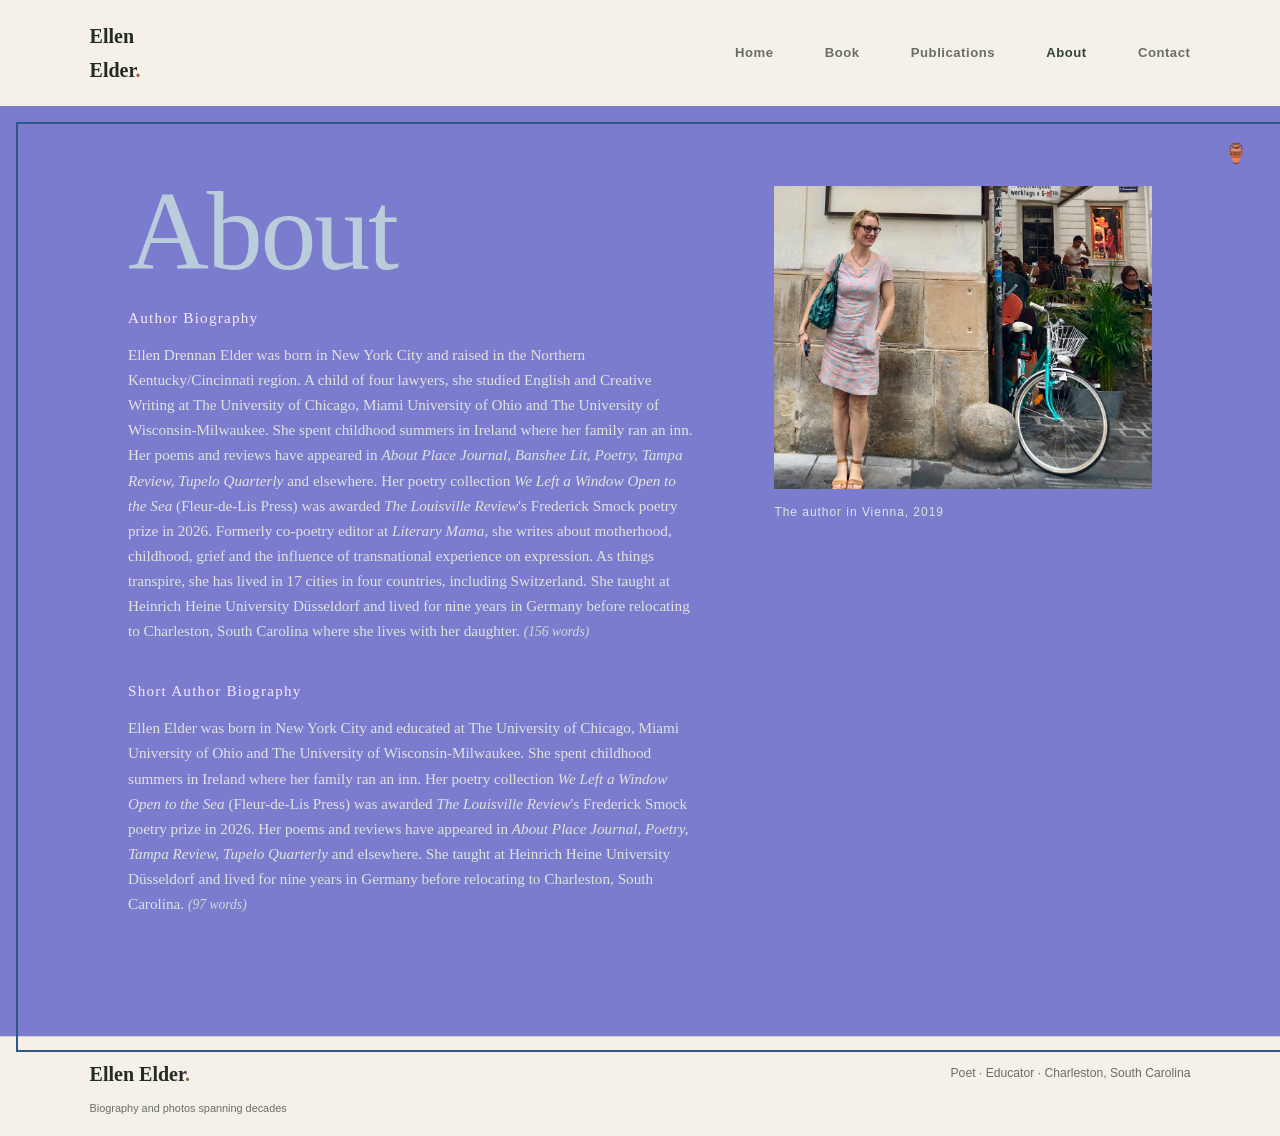
==== about.html @ ba937957 "Fix the about page" ====
<!doctype html>
<html lang="en">
  <head>
    <meta charset="utf-8">
    <meta name="viewport" content="width=device-width, initial-scale=1">
    <meta
      name="description"
      content="About Ellen Elder: poet, educator, and author of We Left a Window Open to the Sea."
    >
    <meta name="theme-color" content="#f5f1e8">
    <title>About — Ellen Elder</title>
    <link rel="stylesheet" href="styles.css">
  </head>
  <body>
    <a class="skip-link" href="#main">Skip to content</a>
    <header class="site-header">
      <a class="wordmark" href="index.html" aria-label="Ellen Elder, home">Ellen Elder<span>.</span></a>
      <nav aria-label="Main navigation" class="main-nav">
        <a href="index.html">Home</a>
        <a href="book.html">Book</a>
        <a href="poems.html">Publications</a>
        <a href="about.html" aria-current="page">About</a>
        <a href="contact.html">Contact</a>
      </nav>
    </header>

    <main id="main">
      <section class="page-hero about-page-hero" aria-labelledby="about-title">
        <div class="hero-urn" aria-hidden="true">🏺</div>
        <div class="about-page-copy">
          <h1 id="about-title">About</h1>
          
          <div class="bio-section">
            <h2 class="bio-heading">Author Biography</h2>
            <p class="bio-text">
              Ellen Drennan Elder was born in New York City and raised in the Northern Kentucky/Cincinnati region. A child of four lawyers, she studied English and Creative Writing at The University of Chicago, Miami University of Ohio and The University of Wisconsin-Milwaukee. She spent childhood summers in Ireland where her family ran an inn. Her poems and reviews have appeared in <em>About Place Journal, Banshee Lit, Poetry, Tampa Review, Tupelo Quarterly</em> and elsewhere. Her poetry collection <em>We Left a Window Open to the Sea</em> (Fleur-de-Lis Press) was awarded <em>The Louisville Review</em>'s Frederick Smock poetry prize in 2026. Formerly co-poetry editor at <em>Literary Mama</em>, she writes about motherhood, childhood, grief and the influence of transnational experience on expression. As things transpire, she has lived in 17 cities in four countries, including Switzerland. She taught at Heinrich Heine University Düsseldorf and lived for nine years in Germany before relocating to Charleston, South Carolina where she lives with her daughter. <span class="word-count">(156 words)</span>
            </p>
          </div>

          <div class="bio-section">
            <h2 class="bio-heading">Short Author Biography</h2>
            <p class="bio-text">
              Ellen Elder was born in New York City and educated at The University of Chicago, Miami University of Ohio and The University of Wisconsin-Milwaukee. She spent childhood summers in Ireland where her family ran an inn. Her poetry collection <em>We Left a Window Open to the Sea</em> (Fleur-de-Lis Press) was awarded <em>The Louisville Review</em>'s Frederick Smock poetry prize in 2026. Her poems and reviews have appeared in <em>About Place Journal, Poetry, Tampa Review, Tupelo Quarterly</em> and elsewhere. She taught at Heinrich Heine University Düsseldorf and lived for nine years in Germany before relocating to Charleston, South Carolina. <span class="word-count">(97 words)</span>
            </p>
          </div>
        </div>

        <figure class="about-page-photo">
          <img
            src="ellen-cafe-bike.jpg"
            alt="The author in Vienna, 2019"
          >
          <figcaption>The author in Vienna, 2019</figcaption>
        </figure>
      </section>
    </main>

    <footer class="site-footer">
      <a class="wordmark" href="index.html">Ellen Elder<span>.</span></a>
      <p>Poet · Educator · Charleston, South Carolina</p>
      <p class="credits">Biography and photos spanning decades</p>
    </footer>
  </body>
</html>
---- styles.css ----
:root {
  color-scheme: light;
  --paper: #f5f1e8;
  --paper-deep: #ebe4d7;
  --ink: #242b25;
  --muted: #686e63;
  --green: #314536;
  --line: #d8d1c3;
  --serif: "Garamond", "Iowan Old Style", "Palatino Linotype", "Book Antiqua", Georgia, serif;
  --sans: "Avenir Next", Avenir, "Segoe UI", sans-serif;
  --hero-bg: #7c7ccf;
  --hero-accent: #2d5986;
  --hero-text: #bbccdd;
  --hero-super: #f7e6ff;
}

* {
  box-sizing: border-box;
}

html {
  scroll-behavior: smooth;
}

body {
  margin: 0;
  background: var(--paper);
  color: var(--ink);
  font-family: var(--sans);
  font-size: 1rem;
  line-height: 1.7;
  -webkit-font-smoothing: antialiased;
}

a {
  color: inherit;
}

a:focus-visible {
  outline: 2px solid #a2573d;
  outline-offset: 5px;
}

.skip-link {
  position: absolute;
  top: -4rem;
  left: 1rem;
  z-index: 2;
  padding: 0.5rem 0.8rem;
  background: var(--paper);
}

.skip-link:focus {
  top: 1rem;
}

.site-header,
.site-footer {
  display: flex;
  align-items: center;
  justify-content: space-between;
  padding: 1.2rem 7vw;
}

.site-header {
  border-bottom: none;
  background: transparent;
}

.main-nav {
  display: flex;
  justify-content: flex-end;
  gap: clamp(1.25rem, 4vw, 3.5rem);
  width: 100%;
}

.wordmark {
  font-family: var(--serif);
  font-size: 1.25rem;
  font-weight: 700;
  text-decoration: none;
}

.wordmark span {
  color: #a2573d;
}

nav {
  display: flex;
  gap: clamp(1.25rem, 4vw, 3.5rem);
}

nav a,
.text-link {
  font-size: 0.82rem;
  font-weight: 600;
  letter-spacing: 0.04em;
  text-decoration: none;
}

nav a {
  color: var(--muted);
}

nav a[aria-current="page"] {
  color: var(--green);
}

nav a:hover,
.text-link:hover {
  color: #a2573d;
}

.hero {
  position: relative;
  display: grid;
  min-height: 38rem;
  grid-template-columns: 1.1fr 0.9fr;
  align-items: center;
  gap: 5vw;
  overflow: hidden;
  padding: 5rem 12vw 6rem;
  background: var(--hero-bg);
  color: var(--paper);
}

.hero-copy {
  position: relative;
  z-index: 1;
}

.eyebrow {
  margin: 0 0 1.15rem;
  color: #a2573d;
  font-size: 0.7rem;
  font-weight: 700;
  letter-spacing: 0.18em;
  line-height: 1.5;
  text-transform: uppercase;
}

.hero .eyebrow {
  color: var(--hero-super);
  display: flex;
  justify-content: center;
  align-items: center;
  gap: 0.6rem;
  margin: 0 0 1.15rem;
}

h1,
h2,
.work-title {
  font-family: var(--serif);
  font-weight: 400;
}

h1 {
  margin: 0;
  font-size: clamp(5rem, 10.5vw, 9.4rem);
  letter-spacing: -0.075em;
  line-height: 0.82;
}

.hero h1 {
  font-size: clamp(2.3rem, 7.5vw, 7.4rem);
  white-space: nowrap;
  color: var(--hero-text);
}

h1 em {
  color: #dbcab2;
  font-weight: 400;
}

.hero-intro {
  max-width: 27rem;
  margin: 2rem 0 1.65rem;
  color: #e0e3dc;
  font-family: var(--serif);
  font-size: clamp(1.15rem, 2vw, 1.45rem);
  line-height: 1.55;
}

.hero .text-link {
  color: #f3dfc7;
}

.portrait {
  position: relative;
  width: min(100%, 25rem);
  justify-self: end;
  margin: 0;
}

.portrait::before {
  position: absolute;
  inset: 1rem -1rem -1rem 1rem;
  border: 2px solid var(--hero-accent);
  content: "";
}

.portrait img {
  position: relative;
  display: block;
  width: 100%;
  aspect-ratio: 4 / 5;
  background: #d2c5b1;
  object-fit: cover;
  object-position: center 35%;
}

.portrait figcaption {
  position: relative;
  margin-top: 0.85rem;
  color: #e0e3dc;
  font-size: 0.7rem;
  letter-spacing: 0.08em;
}

.hero-note {
  position: absolute;
  right: 2rem;
  bottom: 2rem;
  color: rgb(245 241 232 / 38%);
  font-family: var(--serif);
  font-size: 0.8rem;
  font-style: italic;
  letter-spacing: 0.08em;
}

.hero-urn {
  position: absolute;
  top: 2rem;
  right: 2rem;
  font-size: 1.2rem;
  opacity: 0.9;
}

.section-wrap {
  width: min(100% - 3rem, 66rem);
  margin-inline: auto;
}

.about {
  display: grid;
  grid-template-columns: 0.8fr 1.2fr;
  gap: 10vw;
  padding-block: 8rem;
}

h2 {
  margin: 0;
  font-size: clamp(2.7rem, 5vw, 4.4rem);
  letter-spacing: -0.055em;
  line-height: 1.05;
}

.about-copy {
  max-width: 42rem;
}

.about-copy p {
  margin: 0 0 1.3rem;
  color: #50564e;
}

.about-copy .lead {
  margin-top: 0.25rem;
  color: var(--ink);
  font-family: var(--serif);
  font-size: 1.35rem;
  line-height: 1.55;
}

.bio-heading {
  margin: 1.8rem 0 0.45rem;
  color: var(--green);
  font-size: 0.72rem;
  font-weight: 700;
  letter-spacing: 0.1em;
  text-transform: uppercase;
}

.about-copy .text-link {
  display: inline-block;
  margin-top: 0.5rem;
  color: var(--green);
}

.work {
  padding-block: 6.5rem;
  background: var(--paper-deep);
}

.work-heading {
  display: flex;
  align-items: end;
  justify-content: space-between;
  gap: 2rem;
  padding-bottom: 2.5rem;
}

.work-heading > p {
  max-width: 16rem;
  margin: 0 0 0.55rem;
  color: var(--muted);
  font-family: var(--serif);
  font-size: 1.05rem;
}

.work-list {
  margin: 0 0 2rem;
  padding: 0;
  border-top: 1px solid #cfc6b7;
  list-style: none;
}

.work-list li {
  border-bottom: 1px solid #cfc6b7;
}

.work-list a {
  display: grid;
  grid-template-columns: 9rem 1fr 2rem;
  align-items: center;
  gap: 1rem;
  min-height: 6rem;
  padding-block: 1rem;
  text-decoration: none;
}

.work-type {
  color: var(--muted);
  font-size: 0.72rem;
  font-weight: 700;
  letter-spacing: 0.1em;
  text-transform: uppercase;
}

.work-title {
  font-size: clamp(1.25rem, 2.3vw, 1.8rem);
  line-height: 1.35;
}

.work-arrow {
  color: #a2573d;
  font-size: 1.1rem;
  text-align: right;
  transition: transform 160ms ease;
}

.work-list a:hover .work-arrow {
  transform: translate(3px, -3px);
}

.work > .section-wrap > .text-link {
  color: var(--green);
}

.elsewhere {
  padding-block: 7rem 7.5rem;
}

.source-links {
  display: grid;
  grid-template-columns: 1fr 1fr;
  gap: 1.5rem;
  margin-top: 2.3rem;
}

.source-links a {
  display: flex;
  align-items: center;
  justify-content: space-between;
  padding: 1.2rem 0;
  border-bottom: 1px solid var(--line);
  font-family: var(--serif);
  font-size: 1.3rem;
  text-decoration: none;
}

.source-links a span:last-child {
  color: #a2573d;
  font-family: var(--sans);
  font-size: 1rem;
}

.home-links {
  display: grid;
  grid-template-columns: repeat(3, 1fr);
  gap: 1.5rem;
  padding-block: 2rem 5rem;
}

.home-links a {
  position: relative;
  display: flex;
  min-height: 10rem;
  flex-direction: column;
  justify-content: center;
  padding: 1.5rem;
  border: 1px solid var(--line);
  text-decoration: none;
}

.home-links .eyebrow {
  margin-bottom: 0.5rem;
}

.home-link-title {
  max-width: 12rem;
  font-family: var(--serif);
  font-size: 1.5rem;
  line-height: 1.2;
}

.home-link-arrow {
  position: absolute;
  right: 1.5rem;
  bottom: 1.5rem;
  color: #a2573d;
}

.page-hero {
  padding: 7rem max(7vw, calc((100vw - 66rem) / 2)) 6rem;
  background: var(--green);
  color: var(--paper);
}

.page-hero.book-hero {
  background: var(--hero-bg);
  color: var(--paper);
  display: grid;
  grid-template-columns: 1.2fr 0.8fr;
  align-items: flex-start;
  gap: 5rem;
  position: relative;
  padding: 5rem 10vw;
}

.book-hero h1 {
  color: var(--hero-text);
  font-size: clamp(2.5rem, 7vw, 4rem);
  margin-bottom: 1.5rem;
}

.book-hero .eyebrow {
  color: var(--hero-super);
  display: inline-block;
  margin-bottom: 0.8rem;
  text-transform: none;
  letter-spacing: 0.05em;
  font-size: 0.75rem;
}

.book-hero-copy {
  position: relative;
  z-index: 1;
}

.book-award {
  color: #e0e3dc;
  font-family: var(--serif);
  font-size: 1.1rem;
  line-height: 1.6;
  margin-bottom: 2rem;
}

.book-award a {
  color: #f3dfc7;
}

.book-blurbs-intro {
  color: var(--hero-super);
  font-size: 1rem;
  margin-bottom: 1.5rem;
  margin-top: 2rem;
}

.book-blurbs-list {
  display: flex;
  flex-direction: column;
  gap: 1.8rem;
}

.blurb {
  color: #e0e3dc;
  font-family: var(--serif);
  font-size: 0.95rem;
  line-height: 1.6;
}

.blurb p {
  margin: 0;
}

.blurb strong {
  color: var(--hero-super);
  display: block;
  margin-bottom: 0.4rem;
  font-weight: 600;
}

.book-images {
  display: flex;
  flex-direction: column;
  gap: 2.5rem;
  position: relative;
}

.book-cover {
  position: relative;
  margin: 0;
  width: min(100%, 31.25rem);
}

.book-cover::before {
  position: absolute;
  inset: 1rem -1rem -1rem 1rem;
  border: 2px solid var(--hero-accent);
  content: "";
  z-index: 0;
}

.book-cover img {
  position: relative;
  display: block;
  width: 100%;
  aspect-ratio: 4 / 5;
  object-fit: cover;
  object-position: center;
  z-index: 1;
  background: #d2c5b1;
}

.book-cover figcaption {
  position: relative;
  margin-top: 0.9rem;
  color: #e0e3dc;
  font-size: 0.75rem;
  letter-spacing: 0.08em;
  line-height: 1.5;
}

.sophies-sketch {
  position: relative;
  margin: 0;
  width: min(100%, 28rem);
  margin-left: auto;
}

.sophies-sketch::before {
  position: absolute;
  inset: 0.6rem -0.6rem -0.6rem 0.6rem;
  border: 2px solid var(--hero-accent);
  content: "";
  z-index: 0;
}

.sophies-sketch img {
  position: relative;
  display: block;
  width: 100%;
  aspect-ratio: 1;
  object-fit: cover;
  object-position: center;
  z-index: 1;
  background: #d2c5b1;
}

.sophies-sketch figcaption {
  position: relative;
  margin-top: 0.75rem;
  color: #e0e3dc;
  font-size: 0.7rem;
  letter-spacing: 0.08em;
  line-height: 1.4;
}

.page-hero.pubs-hero {
  background: var(--hero-bg);
  color: var(--paper);
  display: grid;
  grid-template-columns: 1.2fr 0.8fr;
  align-items: flex-start;
  gap: 5rem;
  position: relative;
  padding: 5rem 10vw;
}

.pubs-hero h1 {
  color: var(--hero-text);
  font-size: clamp(2.5rem, 7vw, 4rem);
  margin-bottom: 1.5rem;
}

.pubs-hero .eyebrow {
  color: var(--hero-super);
  display: inline-block;
  margin-bottom: 0.8rem;
  text-transform: none;
  letter-spacing: 0.05em;
  font-size: 0.75rem;
}

.pubs-hero-copy {
  position: relative;
  z-index: 1;
}

.pubs-list {
  display: flex;
  flex-direction: column;
  gap: 1.6rem;
  margin-top: 1rem;
}

.pub-item {
  display: flex;
  flex-wrap: wrap;
  gap: 0.4rem;
  color: #e0e3dc;
  font-family: var(--serif);
  font-size: 0.95rem;
  line-height: 1.5;
}

.pub-title {
  flex-basis: 100%;
  color: #e0e3dc;
  font-style: italic;
}

.pub-venue {
  flex-basis: 100%;
  color: #d4d8d0;
}

.pub-venue a {
  color: #f3dfc7;
  text-decoration: none;
}

.pub-venue a:hover {
  text-decoration: underline;
}

.pub-type {
  color: var(--hero-super);
  font-size: 0.85rem;
  font-style: normal;
}

.pubs-images {
  display: flex;
  flex-direction: column;
  gap: 2.5rem;
  position: relative;
}

.sophies-photo {
  position: relative;
  margin: 0;
  width: min(100%, 28rem);
  margin-left: auto;
}

.sophies-photo::before {
  position: absolute;
  inset: 1rem -1rem -1rem 1rem;
  border: 2px solid var(--hero-accent);
  content: "";
  z-index: 0;
}

.sophies-photo img {
  position: relative;
  display: block;
  width: 100%;
  aspect-ratio: 4 / 5;
  object-fit: cover;
  object-position: center;
  z-index: 1;
  background: #d2c5b1;
}

.sophies-photo figcaption {
  position: relative;
  margin-top: 0.9rem;
  color: #e0e3dc;
  font-size: 0.75rem;
  letter-spacing: 0.08em;
  line-height: 1.5;
}

.ellens-photo {
  position: relative;
  margin: 0;
  width: min(100%, 24rem);
}

.ellens-photo::before {
  position: absolute;
  inset: 1rem -1rem -1rem 1rem;
  border: 2px solid var(--hero-accent);
  content: "";
  z-index: 0;
}

.ellens-photo img {
  position: relative;
  display: block;
  width: 100%;
  aspect-ratio: 4 / 5;
  object-fit: cover;
  object-position: center;
  z-index: 1;
  background: #d2c5b1;
}

.ellens-photo figcaption {
  position: relative;
  margin-top: 0.9rem;
  color: #e0e3dc;
  font-size: 0.75rem;
  letter-spacing: 0.08em;
  line-height: 1.5;
}

.page-hero.about-hero {
  background: var(--hero-bg);
  color: var(--paper);
  display: grid;
  grid-template-columns: 1.2fr 0.8fr;
  align-items: flex-start;
  gap: 5rem;
  position: relative;
  padding: 5rem 10vw;
}

.about-page-hero {
  background: var(--hero-bg);
  color: var(--paper);
  display: grid;
  grid-template-columns: 1.2fr 0.8fr;
  align-items: flex-start;
  gap: 5rem;
  position: relative;
  padding: 5rem 10vw;
}

.about-page-hero h1 {
  color: var(--hero-text);
  font-size: 25px;
  margin: 0 0 2rem;
  font-weight: 400;
  letter-spacing: -0.02em;
}

.about-page-copy {
  position: relative;
  z-index: 1;
}

.about-page-photo {
  margin: 0;
  width: min(100%, 28rem);
  margin-left: auto;
}

.about-page-photo::before {
  position: absolute;
  inset: 1rem -1rem -1rem 1rem;
  border: 2px solid var(--hero-accent);
  content: "";
  z-index: 0;
}

.about-page-photo img {
  position: relative;
  display: block;
  width: 100%;
  aspect-ratio: auto;
  object-fit: contain;
  object-position: center;
  z-index: 1;
  background: #d2c5b1;
}

.about-page-photo figcaption {
  position: relative;
  margin-top: 0.9rem;
  color: #e0e3dc;
  font-size: 0.75rem;
  letter-spacing: 0.08em;
  line-height: 1.5;
}

.about-hero h1 {
  color: var(--hero-text);
  font-size: clamp(2.5rem, 7vw, 4rem);
  margin-bottom: 1.5rem;
}

.about-hero .eyebrow {
  color: var(--hero-super);
  display: inline-block;
  margin-bottom: 0.8rem;
  text-transform: none;
  letter-spacing: 0.05em;
  font-size: 0.75rem;
}

.about-hero-copy {
  position: relative;
  z-index: 1;
}

.bio-section {
  margin-bottom: 2.5rem;
}

.bio-heading {
  color: var(--hero-super);
  font-family: var(--serif);
  font-size: 0.95rem;
  font-weight: 400;
  letter-spacing: 0.08em;
  margin-bottom: 1rem;
  text-transform: none;
}

.bio-text {
  color: #e0e3dc;
  font-family: var(--serif);
  font-size: 0.95rem;
  line-height: 1.65;
  margin: 0;
}

.word-count {
  color: #d4d8d0;
  font-size: 0.85rem;
  font-style: italic;
}

.vienna-photo {
  position: relative;
  margin: 0;
  width: min(100%, 28rem);
  margin-left: auto;
}

.vienna-photo::before {
  position: absolute;
  inset: 1rem -1rem -1rem 1rem;
  border: 2px solid var(--hero-accent);
  content: "";
  z-index: 0;
}

.vienna-photo img {
  position: relative;
  display: block;
  width: 100%;
  aspect-ratio: auto;
  object-fit: contain;
  object-position: center;
  z-index: 1;
  background: #d2c5b1;
}

.vienna-photo figcaption {
  position: relative;
  margin-top: 0.9rem;
  color: #e0e3dc;
  font-size: 0.75rem;
  letter-spacing: 0.08em;
  line-height: 1.5;
}

.family-photos {
  padding-block: 5rem;
  background: var(--paper);
}

.photos-grid {
  display: grid;
  grid-template-columns: repeat(2, 1fr);
  gap: 3rem 2rem;
  margin-top: 2rem;
}

.family-photo {
  margin: 0;
  opacity: 0.75;
}

.family-photo img {
  display: block;
  width: 100%;
  aspect-ratio: 4 / 5;
  object-fit: cover;
  object-position: center;
  background: #e8e3d8;
}

.family-photo:nth-child(odd) {
  transform: translateY(0);
}

.family-photo:nth-child(even) {
  transform: translateY(2rem);
}

.family-photo figcaption {
  margin-top: 0.75rem;
  color: #686e63;
  font-family: var(--serif);
  font-size: 0.75rem;
  line-height: 1.4;
  text-align: center;
  letter-spacing: 0.05em;
}

.page-hero .eyebrow {
  color: #d7b99b;
}

.page-hero h1 {
  font-size: clamp(4rem, 9vw, 7rem);
}

.page-hero h1 span {
  color: #dbcab2;
}

.page-intro {
  max-width: 38rem;
  margin: 1.5rem 0 0;
  color: #e0e3dc;
  font-family: var(--serif);
  font-size: clamp(1.2rem, 2vw, 1.5rem);
}

.contact-hero {
  position: relative;
  padding: 5rem 10vw;
  background: var(--hero-bg);
  color: var(--paper);
  display: grid;
  grid-template-columns: 1.2fr 0.8fr;
  align-items: flex-start;
  gap: 5rem;
  overflow: hidden;
}

.hero-urn-contact {
  position: absolute;
  top: 2rem;
  right: 2rem;
  font-size: 1.2rem;
  opacity: 0.9;
}

.contact-hero-layout {
  display: contents;
}

.contact-left {
  position: relative;
  z-index: 1;
}

.contact-left h1 {
  font-family: var(--serif);
  font-size: 25px;
  font-weight: 400;
  margin: 0;
  color: var(--hero-text);
  letter-spacing: -0.02em;
}

.contact-photo {
  margin: 0;
  position: relative;
  width: min(100%, 28rem);
  margin-left: auto;
}

.contact-photo::before {
  position: absolute;
  inset: 1rem -1rem -1rem 1rem;
  border: 2px solid var(--hero-accent);
  content: "";
  z-index: 0;
}

.contact-photo img {
  position: relative;
  display: block;
  width: 100%;
  aspect-ratio: 4 / 5;
  object-fit: cover;
  object-position: center;
  z-index: 1;
  background: #d2c5b1;
}

.contact-photo figcaption {
  position: relative;
  margin-top: 0.9rem;
  color: #e0e3dc;
  font-size: 0.75rem;
  letter-spacing: 0.08em;
  line-height: 1.5;
}

.contact-content {
  padding-block: 5rem 7rem;
  background: var(--hero-bg);
  color: var(--paper);
}

.contact-block {
  max-width: 50rem;
  margin: 0 auto;
}

.contact-form {
  margin-bottom: 4rem;
  padding-bottom: 3rem;
  border-bottom: 1px solid rgba(221, 203, 177, 0.3);
}

.form-group {
  display: flex;
  flex-direction: column;
  margin-bottom: 1.5rem;
}

.form-group label {
  font-weight: 600;
  margin-bottom: 0.5rem;
  font-size: 0.95rem;
  color: var(--paper);
}

.form-group input,
.form-group textarea {
  padding: 0.75rem 1rem;
  border: 1px solid rgba(221, 203, 177, 0.4);
  border-radius: 4px;
  font-family: inherit;
  font-size: 1rem;
  color: var(--ink);
  background: var(--paper);
}

.form-group textarea {
  resize: vertical;
  min-height: 150px;
  font-family: var(--sans);
}

.submit-btn {
  display: inline-block;
  padding: 0.9rem 2rem;
  background: var(--green);
  color: var(--paper);
  border: none;
  border-radius: 4px;
  font-weight: 600;
  font-size: 0.95rem;
  cursor: pointer;
  letter-spacing: 0.04em;
  transition: background 160ms ease;
}

.submit-btn:hover {
  background: #2d4a2f;
}

.contact-links {
  display: flex;
  flex-direction: column;
  align-items: center;
  gap: 1.5rem;
  text-align: center;
}

.contact-links p {
  margin: 0;
  font-family: var(--serif);
  font-size: 1.15rem;
  line-height: 1.6;
}

.contact-links a {
  color: var(--paper);
  font-weight: 600;
  text-decoration: none;
}

.contact-links a:hover {
  color: #dbcab2;
  text-decoration: underline;
}

.social-links {
  display: flex;
  justify-content: center;
  gap: 2rem;
  margin-top: 2rem;
  padding-top: 1.5rem;
  border-top: 1px solid rgba(221, 203, 177, 0.3);
}

.social-links a {
  font-size: 0.95rem;
  font-weight: 600;
  letter-spacing: 0.04em;
  color: var(--paper);
  text-decoration: none;
}

.social-links a:hover {
  color: #dbcab2;
  text-decoration: underline;
}

@media (max-width: 760px) {
  .contact-hero {
    grid-template-columns: 1fr 0.72fr;
    gap: 1.5rem;
    padding: 5rem 8vw;
  }

  .contact-photo {
    width: 100%;
  }

  .contact-left h1 {
    font-size: 20px;
  }

  .social-links {
    flex-wrap: wrap;
  }
}

@media (max-width: 520px) {
  .contact-hero {
    grid-template-columns: 1fr;
    gap: 2.7rem;
    padding: 4rem 1.5rem 4.8rem;
  }

  .contact-left h1 {
    font-size: 18px;
  }

  .contact-links p {
    font-size: 1rem;
  }

  .social-links {
    gap: 1rem;
    font-size: 0.85rem;
  }

  .contact-content {
    padding-block: 3rem 5rem;
  }
}


.book-details,
.blurbs {
  padding-block: 6rem;
}

.book-details h2 {
  max-width: 48rem;
}

.publisher {
  margin: 1rem 0 1.75rem;
  color: var(--muted);
  font-family: var(--serif);
  font-size: 1.2rem;
}

.book-details .text-link {
  color: var(--green);
}

.blurbs {
  border-top: 1px solid var(--line);
}

.blurbs > p:last-child {
  max-width: 40rem;
  color: var(--muted);
}

.poems-list {
  padding-block: 5rem 7rem;
}

.contact-layout {
  display: grid;
  grid-template-columns: minmax(14rem, 0.7fr) 1.3fr;
  align-items: center;
  gap: 5rem;
  padding-block: 5rem 7rem;
}

.contact-portrait {
  width: min(100%, 20rem);
  justify-self: center;
}

.contact-links {
  display: grid;
  align-content: center;
  gap: 0;
}

.contact-links a {
  display: flex;
  align-items: center;
  justify-content: space-between;
  gap: 1rem;
  padding: 1.5rem 0;
  border-bottom: 1px solid var(--line);
  text-decoration: none;
}

.contact-links a:first-child {
  border-top: 1px solid var(--line);
}

.contact-links .work-title {
  display: block;
  margin-top: 0.3rem;
}

@media (max-width: 760px) {
  .contact-layout {
    grid-template-columns: 1fr;
    gap: 3rem;
  }
}

@media (max-width: 520px) {
  .contact-layout {
    padding-block: 4rem 5rem;
  }
}

.visually-hidden {
  position: absolute;
  width: 1px;
  height: 1px;
  overflow: hidden;
  clip: rect(0, 0, 0, 0);
  white-space: nowrap;
  clip-path: inset(50%);
}

.site-footer {
  flex-wrap: wrap;
  gap: 0.5rem 2rem;
  border-top: 1px solid var(--line);
}

.site-footer p {
  margin: 0;
  color: var(--muted);
  font-size: 0.76rem;
}

.site-footer .credits {
  flex-basis: 100%;
  font-size: 0.68rem;
}

@media (max-width: 760px) {
  .site-header,
  .site-footer {
    padding-inline: 1.5rem;
  }

  .hero {
    min-height: 0;
    grid-template-columns: 1fr 0.72fr;
    gap: 1.5rem;
    padding: 5rem 8vw;
  }

  .portrait {
    width: 100%;
  }

  .about {
    grid-template-columns: 1fr;
    gap: 2rem;
    padding-block: 5.5rem;
  }

  .work {
    padding-block: 5rem;
  }

  .elsewhere {
    padding-block: 5rem;
  }

  .page-hero {
    padding: 5rem 8vw;
  }

  .home-links {
    grid-template-columns: 1fr;
    gap: 0.75rem;
    padding-block: 1rem 4rem;
  }

  .home-links a {
    min-height: 8rem;
  }
}

@media (max-width: 520px) {
  body {
    font-size: 0.94rem;
  }

  .site-header {
    padding-block: 1rem;
  }

  .wordmark {
    font-size: 1.1rem;
  }

  nav {
    flex-wrap: wrap;
    justify-content: flex-end;
    gap: 0.25rem 0.75rem;
    max-width: 15rem;
  }

  nav a {
    font-size: 0.72rem;
  }

  .hero {
    grid-template-columns: 1fr;
    gap: 2.7rem;
    padding: 4rem 1.5rem 4.8rem;
  }

  h1 {
    font-size: clamp(5rem, 22vw, 7rem);
  }

  .hero h1 {
    font-size: clamp(2.7rem, 12vw, 4rem);
  }

  .hero-intro {
    max-width: 23rem;
  }

  .portrait {
    width: min(75%, 20rem);
    justify-self: center;
  }

  .hero-note {
    right: 1rem;
    bottom: 1rem;
  }

  .section-wrap {
    width: calc(100% - 3rem);
  }

  .work-heading {
    display: block;
  }

  .work-heading > p {
    margin-top: 1rem;
  }

  .work-list a {
    grid-template-columns: 1fr 1.5rem;
    gap: 0.15rem 1rem;
  }

  .work-type {
    grid-column: 1;
  }

  .work-title {
    grid-column: 1;
  }

  .work-arrow {
    grid-column: 2;
    grid-row: 1 / span 2;
  }

  .source-links {
    grid-template-columns: 1fr;
    gap: 0;
  }

  .site-footer {
    align-items: flex-start;
    flex-direction: column;
    padding-block: 1.4rem;
  }
}

@media (prefers-reduced-motion: reduce) {
  *,
  *::before,
  *::after {
    scroll-behavior: auto !important;
    transition-duration: 0.01ms !important;
  }
}
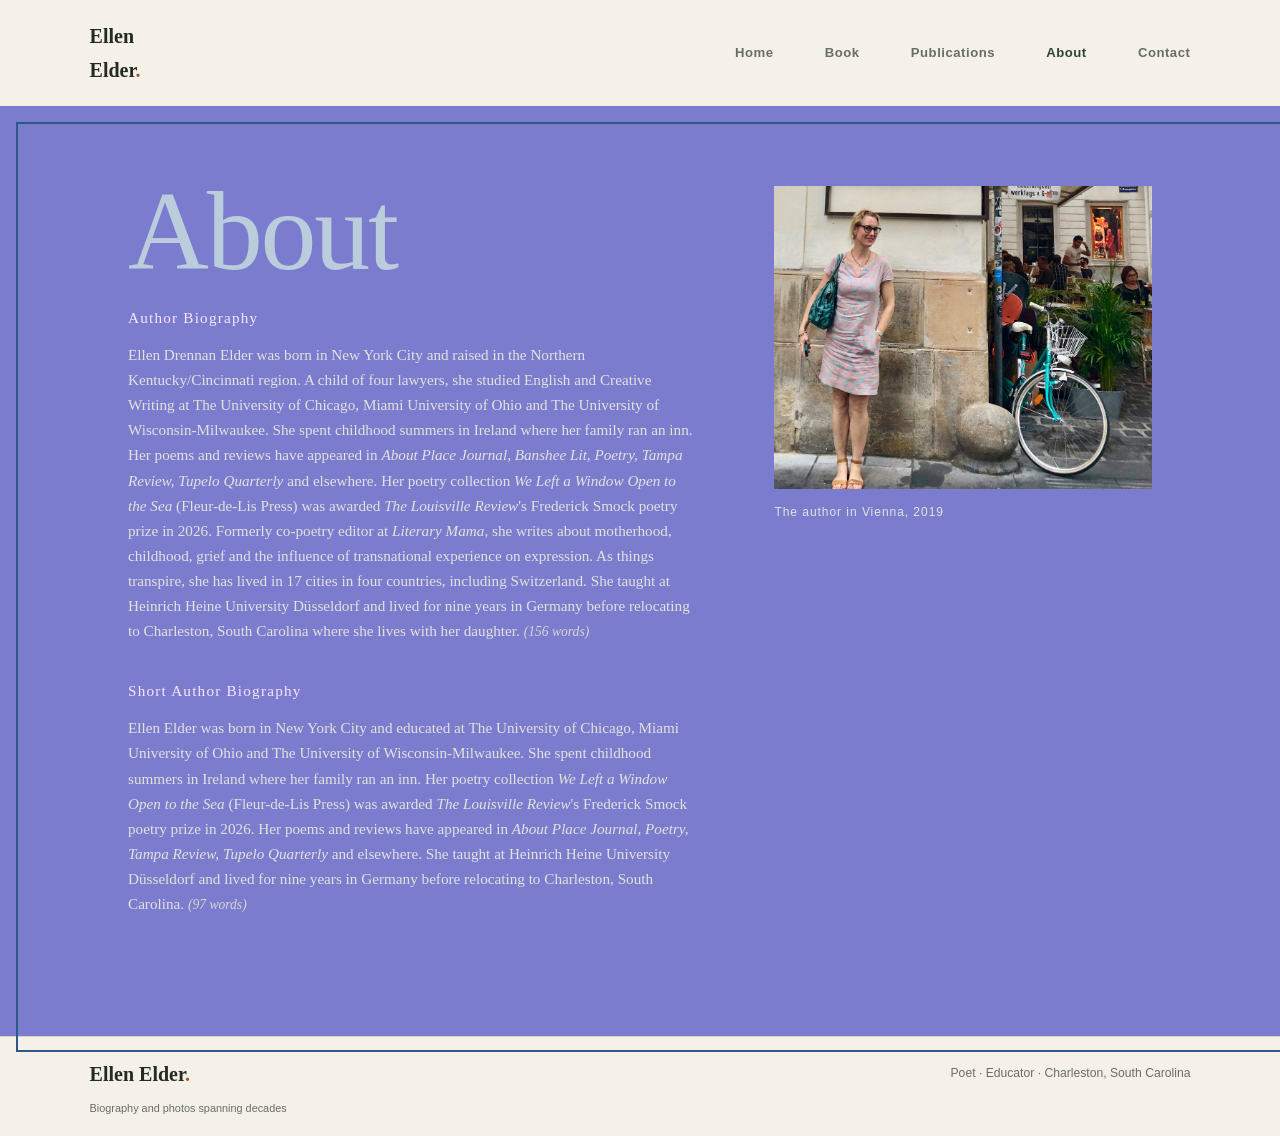
==== commit d62b3342: "More adjustments" ====
--- a/about.html
+++ b/about.html
@@ -26,7 +26,6 @@
 
     <main id="main">
       <section class="page-hero about-page-hero" aria-labelledby="about-title">
-        <div class="hero-urn" aria-hidden="true">🏺</div>
         <div class="about-page-copy">
           <h1 id="about-title">About</h1>
           
--- a/styles.css
+++ b/styles.css
@@ -1021,11 +1021,15 @@
   padding-block: 5rem 7rem;
   background: var(--hero-bg);
   color: var(--paper);
+  width: 100%;
 }
 
 .contact-block {
   max-width: 50rem;
   margin: 0 auto;
+  width: min(100% - 3rem, 66rem);
+  margin-left: auto;
+  margin-right: auto;
 }
 
 .contact-form {
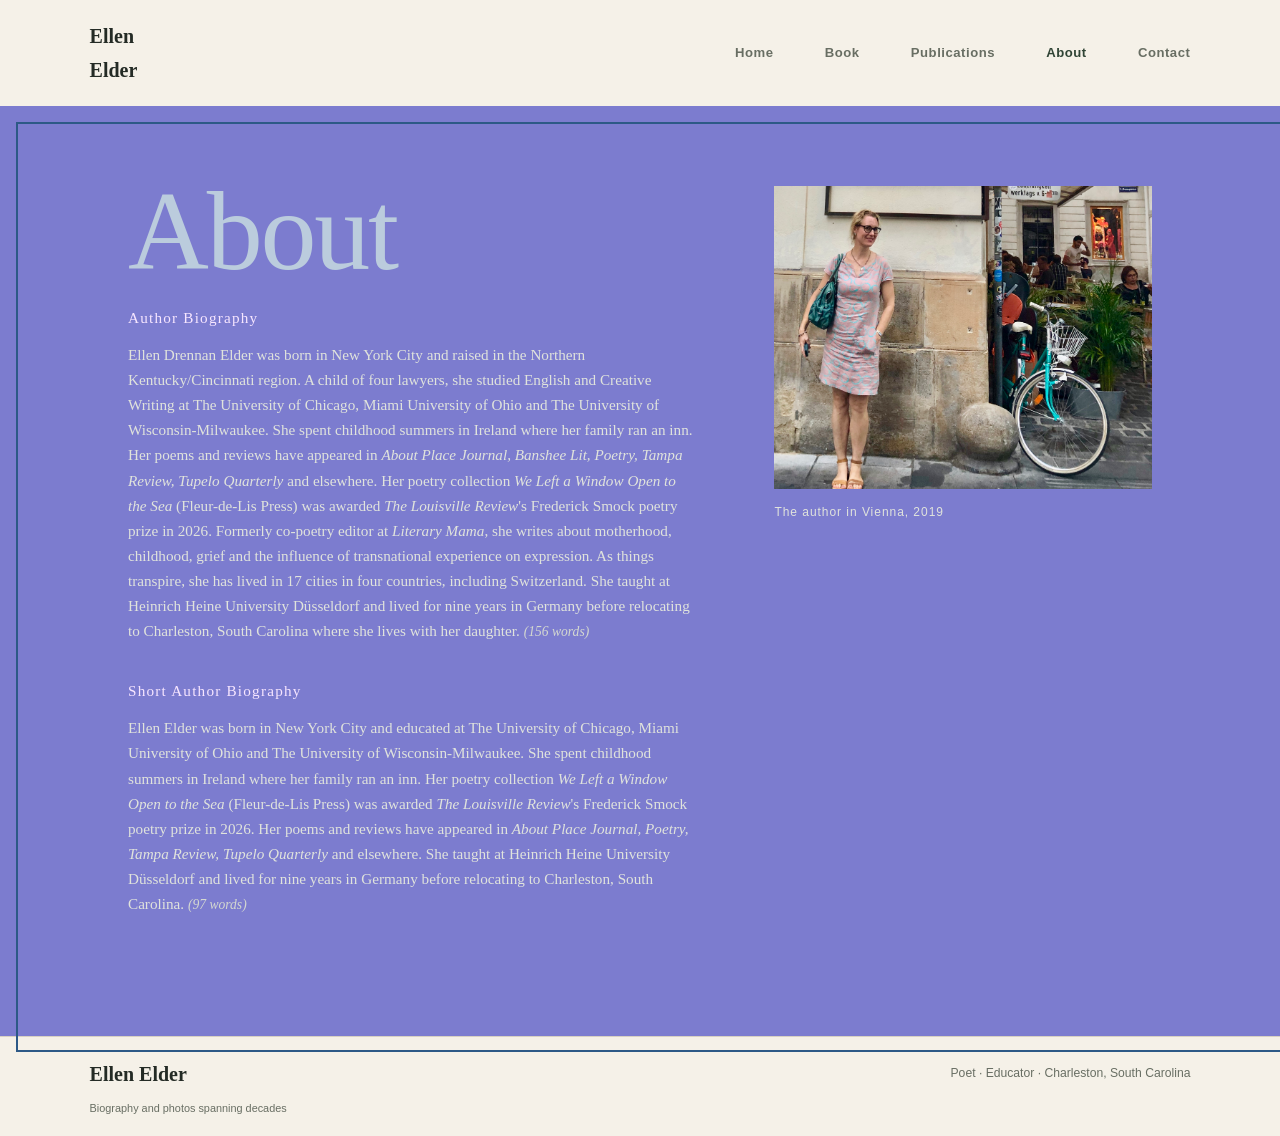
==== commit 6df40fac: "Remove periods" ====
--- a/about.html
+++ b/about.html
@@ -14,7 +14,7 @@
   <body>
     <a class="skip-link" href="#main">Skip to content</a>
     <header class="site-header">
-      <a class="wordmark" href="index.html" aria-label="Ellen Elder, home">Ellen Elder<span>.</span></a>
+      <a class="wordmark" href="index.html" aria-label="Ellen Elder, home">Ellen Elder<span></span></a>
       <nav aria-label="Main navigation" class="main-nav">
         <a href="index.html">Home</a>
         <a href="book.html">Book</a>
@@ -55,7 +55,7 @@
     </main>
 
     <footer class="site-footer">
-      <a class="wordmark" href="index.html">Ellen Elder<span>.</span></a>
+      <a class="wordmark" href="index.html">Ellen Elder<span></span></a>
       <p>Poet · Educator · Charleston, South Carolina</p>
       <p class="credits">Biography and photos spanning decades</p>
     </footer>
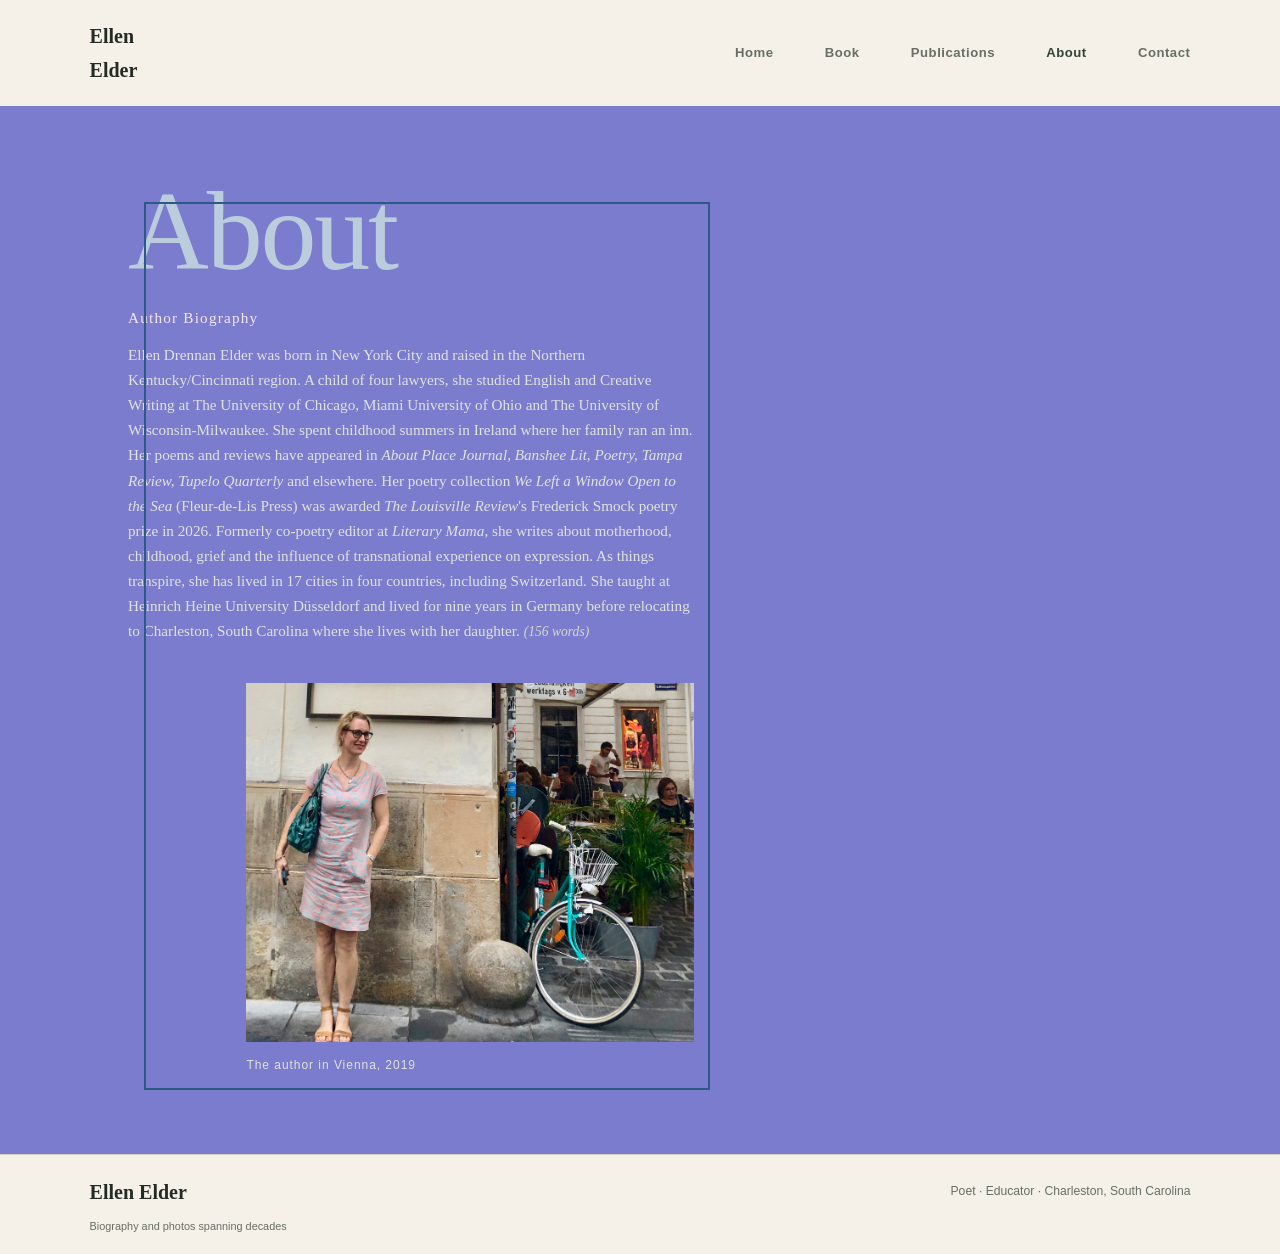
==== commit 039d70e0: "Remove short author biography from about.html Removed the short author biography section from the ab" ====
--- a/about.html
+++ b/about.html
@@ -36,14 +36,6 @@
             </p>
           </div>
 
-          <div class="bio-section">
-            <h2 class="bio-heading">Short Author Biography</h2>
-            <p class="bio-text">
-              Ellen Elder was born in New York City and educated at The University of Chicago, Miami University of Ohio and The University of Wisconsin-Milwaukee. She spent childhood summers in Ireland where her family ran an inn. Her poetry collection <em>We Left a Window Open to the Sea</em> (Fleur-de-Lis Press) was awarded <em>The Louisville Review</em>'s Frederick Smock poetry prize in 2026. Her poems and reviews have appeared in <em>About Place Journal, Poetry, Tampa Review, Tupelo Quarterly</em> and elsewhere. She taught at Heinrich Heine University Düsseldorf and lived for nine years in Germany before relocating to Charleston, South Carolina. <span class="word-count">(97 words)</span>
-            </p>
-          </div>
-        </div>
-
         <figure class="about-page-photo">
           <img
             src="ellen-cafe-bike.jpg"
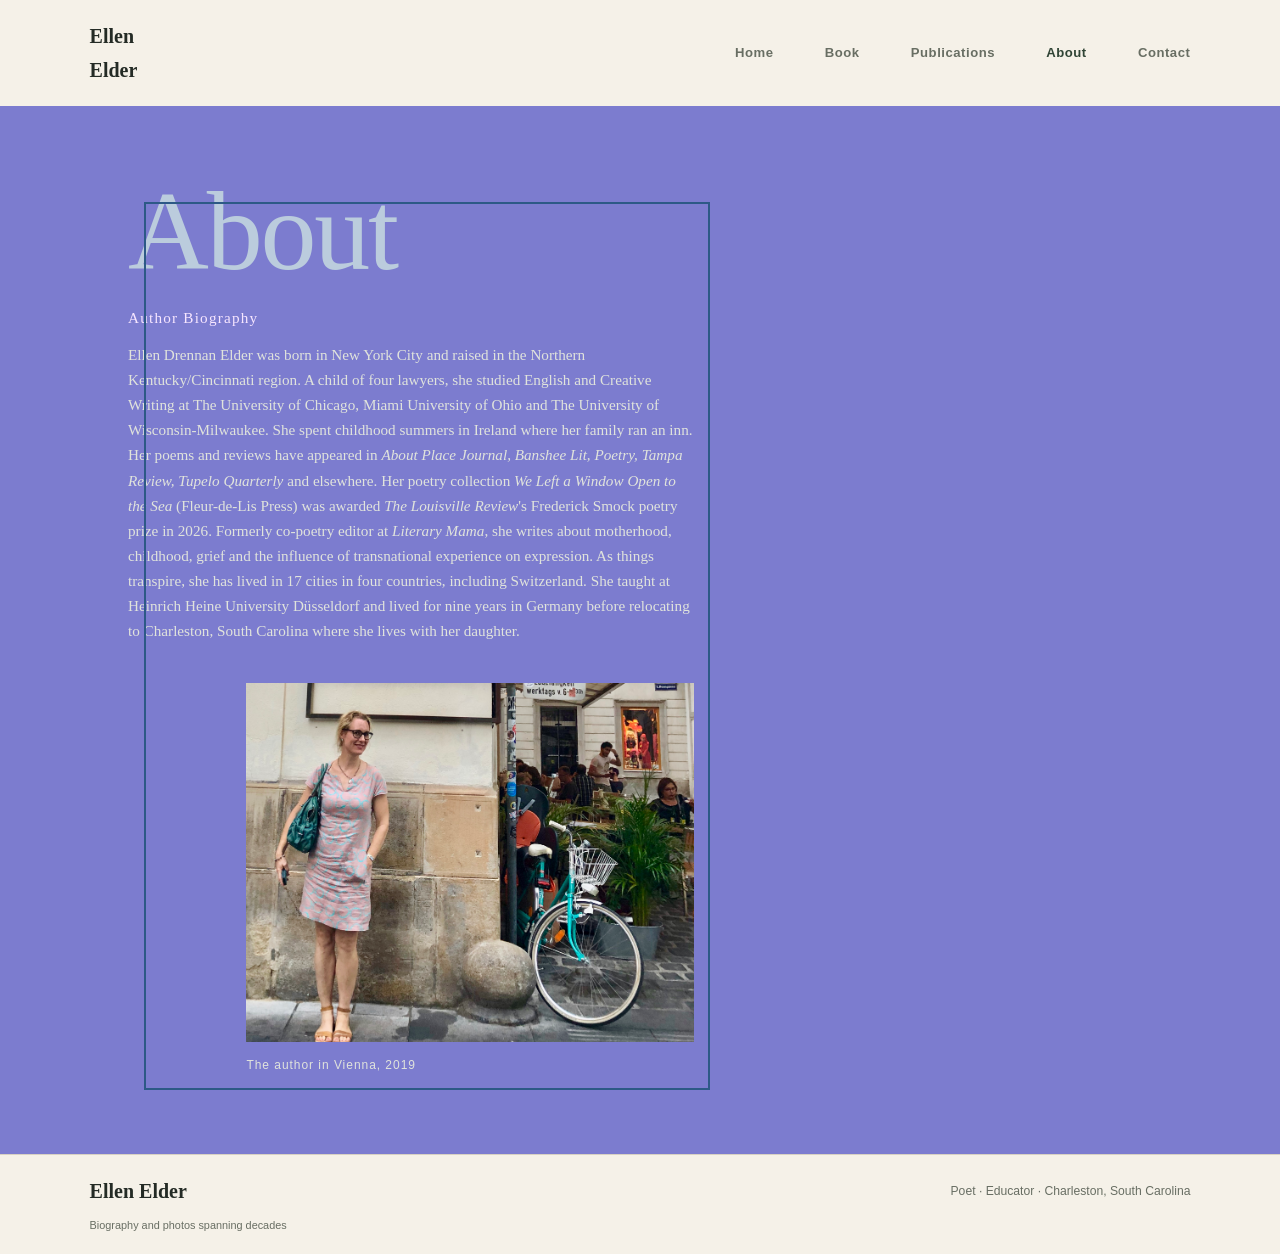
==== commit 454fd886: "Update author biography in about.html Removed the word count from the author biography." ====
--- a/about.html
+++ b/about.html
@@ -32,7 +32,7 @@
           <div class="bio-section">
             <h2 class="bio-heading">Author Biography</h2>
             <p class="bio-text">
-              Ellen Drennan Elder was born in New York City and raised in the Northern Kentucky/Cincinnati region. A child of four lawyers, she studied English and Creative Writing at The University of Chicago, Miami University of Ohio and The University of Wisconsin-Milwaukee. She spent childhood summers in Ireland where her family ran an inn. Her poems and reviews have appeared in <em>About Place Journal, Banshee Lit, Poetry, Tampa Review, Tupelo Quarterly</em> and elsewhere. Her poetry collection <em>We Left a Window Open to the Sea</em> (Fleur-de-Lis Press) was awarded <em>The Louisville Review</em>'s Frederick Smock poetry prize in 2026. Formerly co-poetry editor at <em>Literary Mama</em>, she writes about motherhood, childhood, grief and the influence of transnational experience on expression. As things transpire, she has lived in 17 cities in four countries, including Switzerland. She taught at Heinrich Heine University Düsseldorf and lived for nine years in Germany before relocating to Charleston, South Carolina where she lives with her daughter. <span class="word-count">(156 words)</span>
+              Ellen Drennan Elder was born in New York City and raised in the Northern Kentucky/Cincinnati region. A child of four lawyers, she studied English and Creative Writing at The University of Chicago, Miami University of Ohio and The University of Wisconsin-Milwaukee. She spent childhood summers in Ireland where her family ran an inn. Her poems and reviews have appeared in <em>About Place Journal, Banshee Lit, Poetry, Tampa Review, Tupelo Quarterly</em> and elsewhere. Her poetry collection <em>We Left a Window Open to the Sea</em> (Fleur-de-Lis Press) was awarded <em>The Louisville Review</em>'s Frederick Smock poetry prize in 2026. Formerly co-poetry editor at <em>Literary Mama</em>, she writes about motherhood, childhood, grief and the influence of transnational experience on expression. As things transpire, she has lived in 17 cities in four countries, including Switzerland. She taught at Heinrich Heine University Düsseldorf and lived for nine years in Germany before relocating to Charleston, South Carolina where she lives with her daughter.
             </p>
           </div>
 
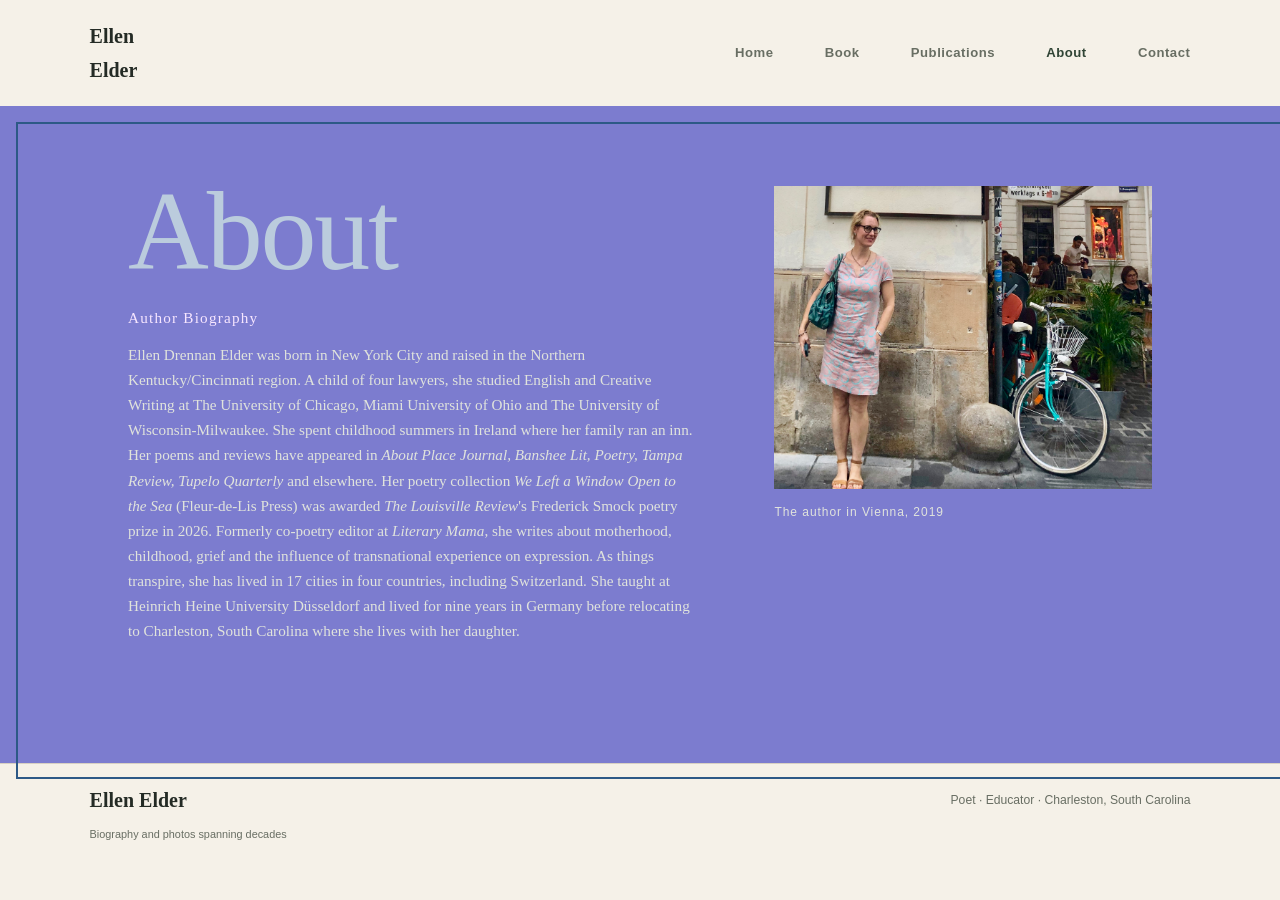
==== commit b3279d5e: "Fix HTML structure in author biography section Added closing span tag to author biography paragraph." ====
--- a/about.html
+++ b/about.html
@@ -32,9 +32,10 @@
           <div class="bio-section">
             <h2 class="bio-heading">Author Biography</h2>
             <p class="bio-text">
-              Ellen Drennan Elder was born in New York City and raised in the Northern Kentucky/Cincinnati region. A child of four lawyers, she studied English and Creative Writing at The University of Chicago, Miami University of Ohio and The University of Wisconsin-Milwaukee. She spent childhood summers in Ireland where her family ran an inn. Her poems and reviews have appeared in <em>About Place Journal, Banshee Lit, Poetry, Tampa Review, Tupelo Quarterly</em> and elsewhere. Her poetry collection <em>We Left a Window Open to the Sea</em> (Fleur-de-Lis Press) was awarded <em>The Louisville Review</em>'s Frederick Smock poetry prize in 2026. Formerly co-poetry editor at <em>Literary Mama</em>, she writes about motherhood, childhood, grief and the influence of transnational experience on expression. As things transpire, she has lived in 17 cities in four countries, including Switzerland. She taught at Heinrich Heine University Düsseldorf and lived for nine years in Germany before relocating to Charleston, South Carolina where she lives with her daughter.
+              Ellen Drennan Elder was born in New York City and raised in the Northern Kentucky/Cincinnati region. A child of four lawyers, she studied English and Creative Writing at The University of Chicago, Miami University of Ohio and The University of Wisconsin-Milwaukee. She spent childhood summers in Ireland where her family ran an inn. Her poems and reviews have appeared in <em>About Place Journal, Banshee Lit, Poetry, Tampa Review, Tupelo Quarterly</em> and elsewhere. Her poetry collection <em>We Left a Window Open to the Sea</em> (Fleur-de-Lis Press) was awarded <em>The Louisville Review</em>'s Frederick Smock poetry prize in 2026. Formerly co-poetry editor at <em>Literary Mama</em>, she writes about motherhood, childhood, grief and the influence of transnational experience on expression. As things transpire, she has lived in 17 cities in four countries, including Switzerland. She taught at Heinrich Heine University Düsseldorf and lived for nine years in Germany before relocating to Charleston, South Carolina where she lives with her daughter.<span></span></a>
             </p>
           </div>
+        </div>
 
         <figure class="about-page-photo">
           <img
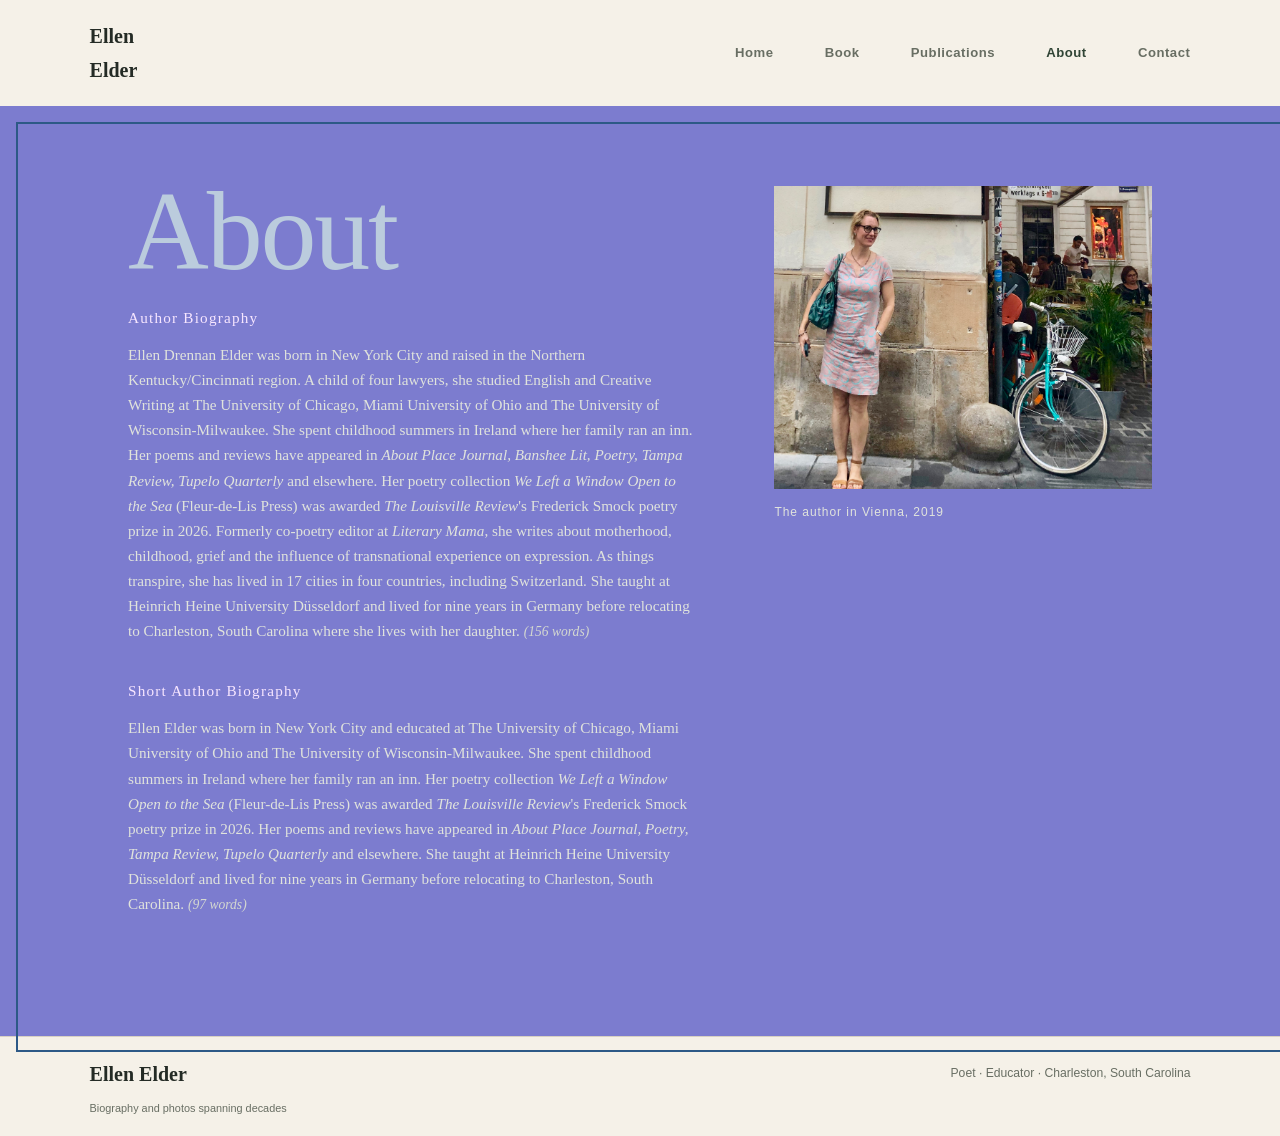
==== commit 5f7c8e93: "Enhance author biography sections with word counts Added word count to author biographies and update" ====
--- a/about.html
+++ b/about.html
@@ -32,7 +32,14 @@
           <div class="bio-section">
             <h2 class="bio-heading">Author Biography</h2>
             <p class="bio-text">
-              Ellen Drennan Elder was born in New York City and raised in the Northern Kentucky/Cincinnati region. A child of four lawyers, she studied English and Creative Writing at The University of Chicago, Miami University of Ohio and The University of Wisconsin-Milwaukee. She spent childhood summers in Ireland where her family ran an inn. Her poems and reviews have appeared in <em>About Place Journal, Banshee Lit, Poetry, Tampa Review, Tupelo Quarterly</em> and elsewhere. Her poetry collection <em>We Left a Window Open to the Sea</em> (Fleur-de-Lis Press) was awarded <em>The Louisville Review</em>'s Frederick Smock poetry prize in 2026. Formerly co-poetry editor at <em>Literary Mama</em>, she writes about motherhood, childhood, grief and the influence of transnational experience on expression. As things transpire, she has lived in 17 cities in four countries, including Switzerland. She taught at Heinrich Heine University Düsseldorf and lived for nine years in Germany before relocating to Charleston, South Carolina where she lives with her daughter.<span></span></a>
+              Ellen Drennan Elder was born in New York City and raised in the Northern Kentucky/Cincinnati region. A child of four lawyers, she studied English and Creative Writing at The University of Chicago, Miami University of Ohio and The University of Wisconsin-Milwaukee. She spent childhood summers in Ireland where her family ran an inn. Her poems and reviews have appeared in <em>About Place Journal, Banshee Lit, Poetry, Tampa Review, Tupelo Quarterly</em> and elsewhere. Her poetry collection <em>We Left a Window Open to the Sea</em> (Fleur-de-Lis Press) was awarded <em>The Louisville Review</em>'s Frederick Smock poetry prize in 2026. Formerly co-poetry editor at <em>Literary Mama</em>, she writes about motherhood, childhood, grief and the influence of transnational experience on expression. As things transpire, she has lived in 17 cities in four countries, including Switzerland. She taught at Heinrich Heine University Düsseldorf and lived for nine years in Germany before relocating to Charleston, South Carolina where she lives with her daughter. <span class="word-count">(156 words)</span>
+            </p>
+          </div>
+
+          <div class="bio-section">
+            <h2 class="bio-heading">Short Author Biography</h2>
+            <p class="bio-text">
+              Ellen Elder was born in New York City and educated at The University of Chicago, Miami University of Ohio and The University of Wisconsin-Milwaukee. She spent childhood summers in Ireland where her family ran an inn. Her poetry collection <em>We Left a Window Open to the Sea</em> (Fleur-de-Lis Press) was awarded <em>The Louisville Review</em>'s Frederick Smock poetry prize in 2026. Her poems and reviews have appeared in <em>About Place Journal, Poetry, Tampa Review, Tupelo Quarterly</em> and elsewhere. She taught at Heinrich Heine University Düsseldorf and lived for nine years in Germany before relocating to Charleston, South Carolina. <span class="word-count">(97 words)</span>
             </p>
           </div>
         </div>
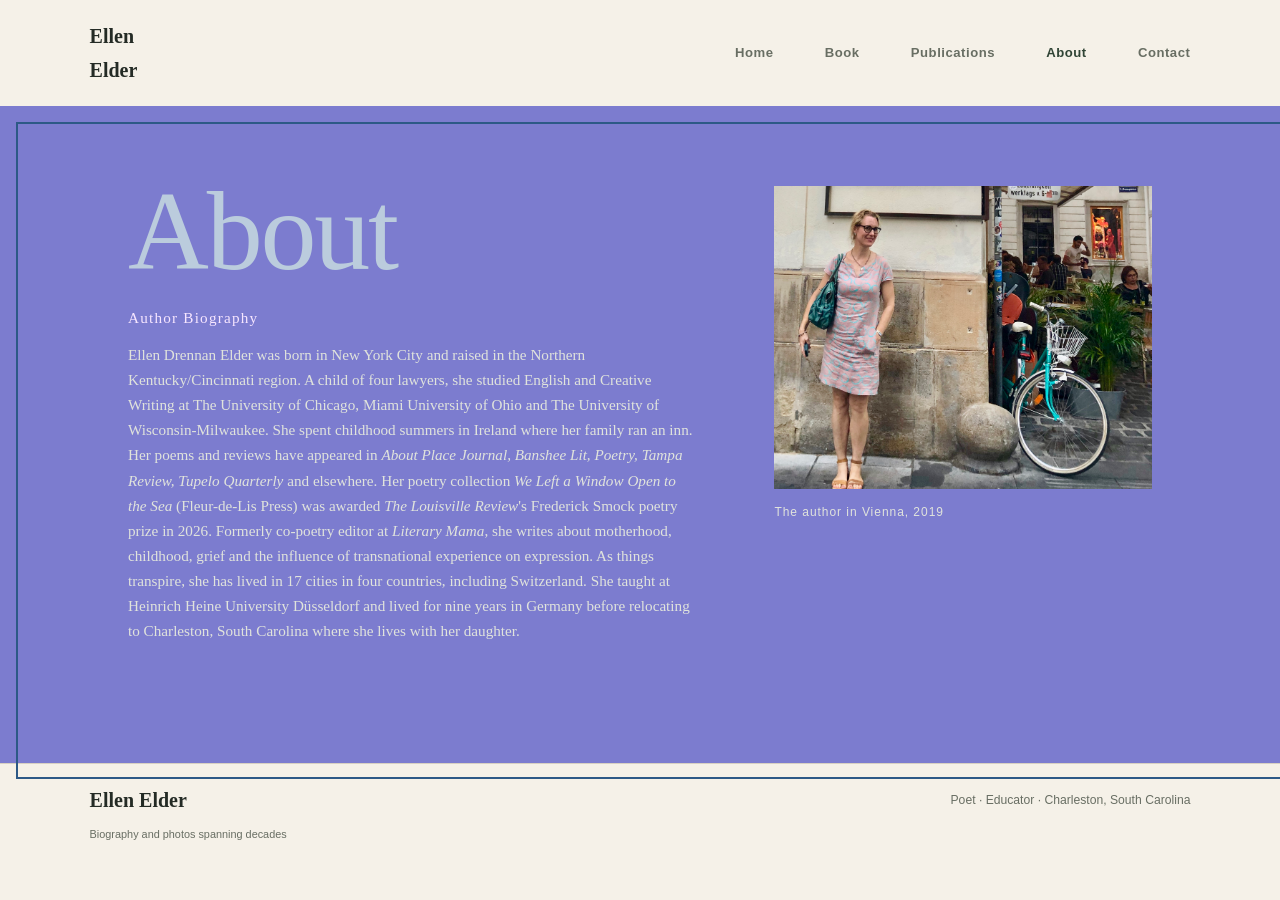
==== commit fb769ed0: "Fixed the about page" ====
--- a/about.html
+++ b/about.html
@@ -32,16 +32,11 @@
           <div class="bio-section">
             <h2 class="bio-heading">Author Biography</h2>
             <p class="bio-text">
-              Ellen Drennan Elder was born in New York City and raised in the Northern Kentucky/Cincinnati region. A child of four lawyers, she studied English and Creative Writing at The University of Chicago, Miami University of Ohio and The University of Wisconsin-Milwaukee. She spent childhood summers in Ireland where her family ran an inn. Her poems and reviews have appeared in <em>About Place Journal, Banshee Lit, Poetry, Tampa Review, Tupelo Quarterly</em> and elsewhere. Her poetry collection <em>We Left a Window Open to the Sea</em> (Fleur-de-Lis Press) was awarded <em>The Louisville Review</em>'s Frederick Smock poetry prize in 2026. Formerly co-poetry editor at <em>Literary Mama</em>, she writes about motherhood, childhood, grief and the influence of transnational experience on expression. As things transpire, she has lived in 17 cities in four countries, including Switzerland. She taught at Heinrich Heine University Düsseldorf and lived for nine years in Germany before relocating to Charleston, South Carolina where she lives with her daughter. <span class="word-count">(156 words)</span>
+              Ellen Drennan Elder was born in New York City and raised in the Northern Kentucky/Cincinnati region. A child of four lawyers, she studied English and Creative Writing at The University of Chicago, Miami University of Ohio and The University of Wisconsin-Milwaukee. She spent childhood summers in Ireland where her family ran an inn. Her poems and reviews have appeared in <em>About Place Journal, Banshee Lit, Poetry, Tampa Review, Tupelo Quarterly</em> and elsewhere. Her poetry collection <em>We Left a Window Open to the Sea</em> (Fleur-de-Lis Press) was awarded <em>The Louisville Review</em>'s Frederick Smock poetry prize in 2026. Formerly co-poetry editor at <em>Literary Mama</em>, she writes about motherhood, childhood, grief and the influence of transnational experience on expression. As things transpire, she has lived in 17 cities in four countries, including Switzerland. She taught at Heinrich Heine University Düsseldorf and lived for nine years in Germany before relocating to Charleston, South Carolina where she lives with her daughter.
             </p>
           </div>
 
-          <div class="bio-section">
-            <h2 class="bio-heading">Short Author Biography</h2>
-            <p class="bio-text">
-              Ellen Elder was born in New York City and educated at The University of Chicago, Miami University of Ohio and The University of Wisconsin-Milwaukee. She spent childhood summers in Ireland where her family ran an inn. Her poetry collection <em>We Left a Window Open to the Sea</em> (Fleur-de-Lis Press) was awarded <em>The Louisville Review</em>'s Frederick Smock poetry prize in 2026. Her poems and reviews have appeared in <em>About Place Journal, Poetry, Tampa Review, Tupelo Quarterly</em> and elsewhere. She taught at Heinrich Heine University Düsseldorf and lived for nine years in Germany before relocating to Charleston, South Carolina. <span class="word-count">(97 words)</span>
-            </p>
-          </div>
+
         </div>
 
         <figure class="about-page-photo">
